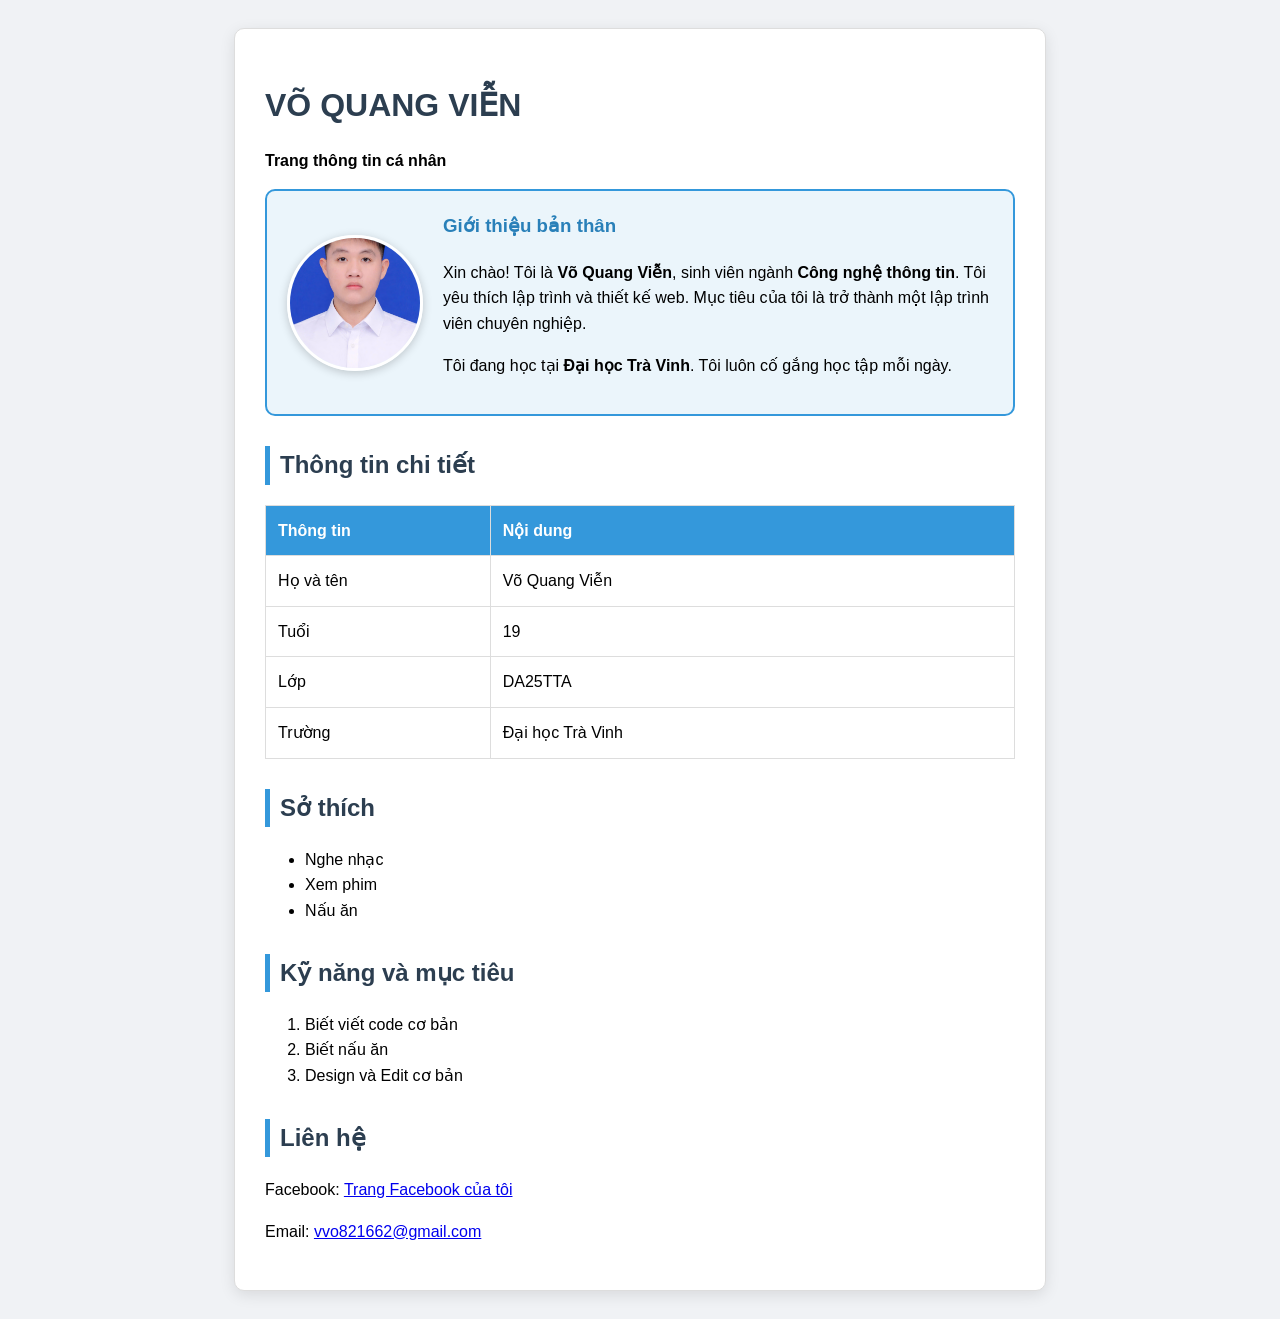
==== html/page1.html @ 091f4853 "Create a project" ====
<!DOCTYPE html>
<html lang="vi">
<head>
    <meta charset="UTF-8">
    <title>Trang cá nhân của Võ Quang Viễn</title>
    <style>
        body {
            font-family: 'Segoe UI', Arial, sans-serif; 
            background-color: #f0f2f5;      
            padding: 20px;
            line-height: 1.6;
        }

        .container {
            background-color: white;        
            max-width: 750px;               
            margin: auto;                   
            padding: 30px;
            border: 1px solid #ddd;
            border-radius: 10px; /* Bo góc tròn hơn cho hiện đại */
            box-shadow: 0 4px 15px rgba(0,0,0,0.1); /* Thêm đổ bóng nhẹ cho đẹp */
        }

        h1 {
            color: #2c3e50;
            margin-bottom: 5px;
        }

        /* KHUNG GIỚI THIỆU CÓ AVATAR */
        .intro-box {
            border: 2px solid #3498db;     
            padding: 20px;
            margin-top: 15px;
            border-radius: 10px;
            background-color: #ebf5fb;     
            display: flex; 
            align-items: center; 
            gap: 20px; 
        }

        .avatar {
            width: 130px;
            height: 130px;
            border-radius: 50%; 
            border: 3px solid white;
            box-shadow: 0 2px 10px rgba(0,0,0,0.2);
            object-fit: cover;
        }

        .intro-text {
            flex: 1;
        }

        .intro-text h3 {
            margin-top: 0;
            color: #2980b9;
        }

        table {
            width: 100%;
            border-collapse: collapse;      
            margin-top: 15px;
        }

        th, td {
            border: 1px solid #ddd;
            padding: 12px;
            text-align: left;
        }

        th {
            background-color: #3498db;      
            color: white;               
        }

        h2 {
            color: #2c3e50;
            border-left: 5px solid #3498db; 
            padding-left: 10px;
            margin-top: 30px;
        }
    </style>
</head>
<body>

<div class="container">
    <h1>VÕ QUANG VIỄN</h1>
    <p><b>Trang thông tin cá nhân</b></p>

    <div class="intro-box">
        <img src="../assets/images/quangvien.png" alt="Avatar của Viễn" class="avatar">
        
        <div class="intro-text">
            <h3>Giới thiệu bản thân</h3>
            <p>Xin chào! Tôi là <b>Võ Quang Viễn</b>, sinh viên ngành <b>Công nghệ thông tin</b>. Tôi yêu thích lập trình và thiết kế web. Mục tiêu của tôi là trở thành một lập trình viên chuyên nghiệp.</p>
            <p>Tôi đang học tại <b>Đại học Trà Vinh</b>. Tôi luôn cố gắng học tập mỗi ngày.</p>
        </div>
    </div>

    <h2>Thông tin chi tiết</h2>
    <table>
        <tr>
            <th style="width: 30%;">Thông tin</th>
            <th>Nội dung</th>
        </tr>
        <tr>
            <td>Họ và tên</td>
            <td>Võ Quang Viễn</td>
        </tr>
        <tr>
            <td>Tuổi</td>
            <td>19</td>
        </tr>
        <tr>
            <td>Lớp</td>
            <td>DA25TTA</td>
        </tr>
        <tr>
            <td>Trường</td>
            <td>Đại học Trà Vinh</td>
        </tr>
    </table>

    <h2>Sở thích</h2>
    <ul>
        <li>Nghe nhạc</li>
        <li>Xem phim</li>
        <li>Nấu ăn</li>
    </ul>

    <h2>Kỹ năng và mục tiêu</h2>
    <ol>
        <li>Biết viết code cơ bản</li>
        <li>Biết nấu ăn</li>
        <li>Design và Edit cơ bản</li>
    </ol>

    <h2>Liên hệ</h2>
    <p class="contact-link">Facebook: <a href="https://www.facebook.com/kaedakazuha456" target="_blank">Trang Facebook của tôi</a></p>
    <p class="contact-link">Email: <a href="mailto:vvo821662@gmail.com">vvo821662@gmail.com</a></p>
</div>

</body>
</html>
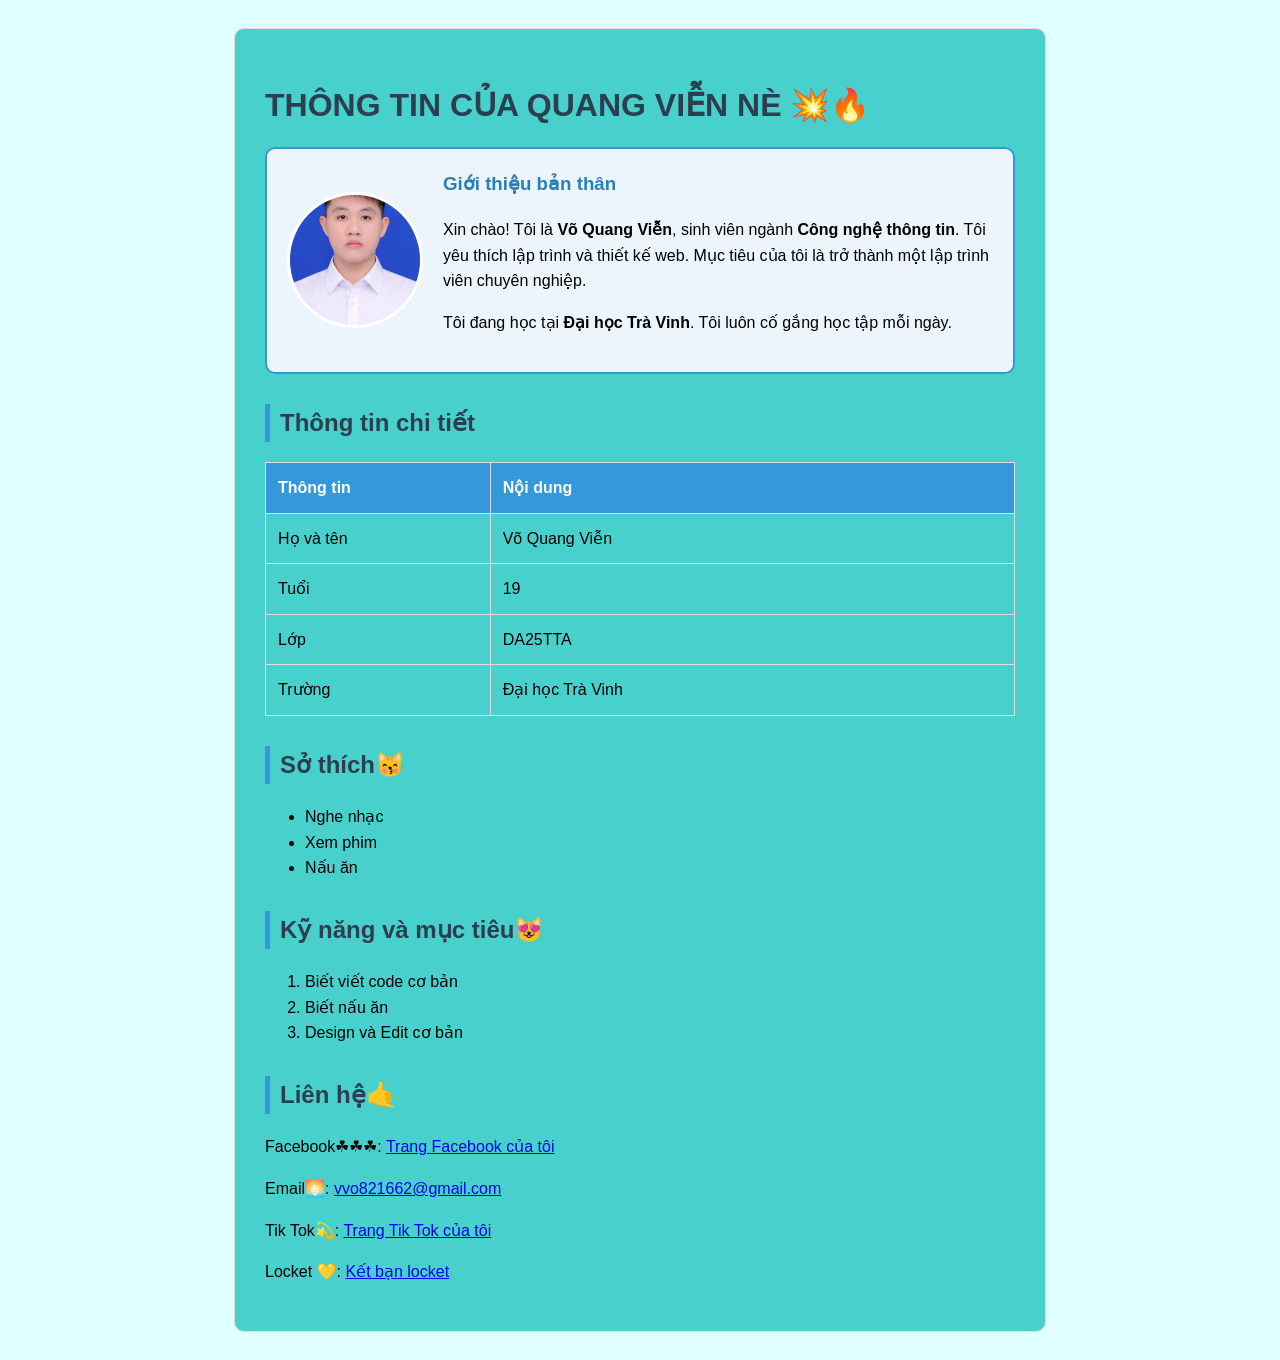
==== commit d308a26f: "Create a project structure" ====
--- a/html/page1.html
+++ b/html/page1.html
@@ -3,100 +3,20 @@
 <head>
     <meta charset="UTF-8">
     <title>Trang cá nhân của Võ Quang Viễn</title>
-    <style>
-        body {
-            font-family: 'Segoe UI', Arial, sans-serif; 
-            background-color: #f0f2f5;      
-            padding: 20px;
-            line-height: 1.6;
-        }
-
-        .container {
-            background-color: white;        
-            max-width: 750px;               
-            margin: auto;                   
-            padding: 30px;
-            border: 1px solid #ddd;
-            border-radius: 10px; /* Bo góc tròn hơn cho hiện đại */
-            box-shadow: 0 4px 15px rgba(0,0,0,0.1); /* Thêm đổ bóng nhẹ cho đẹp */
-        }
-
-        h1 {
-            color: #2c3e50;
-            margin-bottom: 5px;
-        }
-
-        /* KHUNG GIỚI THIỆU CÓ AVATAR */
-        .intro-box {
-            border: 2px solid #3498db;     
-            padding: 20px;
-            margin-top: 15px;
-            border-radius: 10px;
-            background-color: #ebf5fb;     
-            display: flex; 
-            align-items: center; 
-            gap: 20px; 
-        }
-
-        .avatar {
-            width: 130px;
-            height: 130px;
-            border-radius: 50%; 
-            border: 3px solid white;
-            box-shadow: 0 2px 10px rgba(0,0,0,0.2);
-            object-fit: cover;
-        }
-
-        .intro-text {
-            flex: 1;
-        }
-
-        .intro-text h3 {
-            margin-top: 0;
-            color: #2980b9;
-        }
-
-        table {
-            width: 100%;
-            border-collapse: collapse;      
-            margin-top: 15px;
-        }
-
-        th, td {
-            border: 1px solid #ddd;
-            padding: 12px;
-            text-align: left;
-        }
-
-        th {
-            background-color: #3498db;      
-            color: white;               
-        }
-
-        h2 {
-            color: #2c3e50;
-            border-left: 5px solid #3498db; 
-            padding-left: 10px;
-            margin-top: 30px;
-        }
-    </style>
+    <link rel="stylesheet" href="../css/style.css">
 </head>
 <body>
-
+</div>
 <div class="container">
-    <h1>VÕ QUANG VIỄN</h1>
-    <p><b>Trang thông tin cá nhân</b></p>
-
+    <h1>THÔNG TIN CỦA QUANG VIỄN NÈ 💥🔥</h1>
     <div class="intro-box">
         <img src="../assets/images/quangvien.png" alt="Avatar của Viễn" class="avatar">
-        
         <div class="intro-text">
             <h3>Giới thiệu bản thân</h3>
             <p>Xin chào! Tôi là <b>Võ Quang Viễn</b>, sinh viên ngành <b>Công nghệ thông tin</b>. Tôi yêu thích lập trình và thiết kế web. Mục tiêu của tôi là trở thành một lập trình viên chuyên nghiệp.</p>
             <p>Tôi đang học tại <b>Đại học Trà Vinh</b>. Tôi luôn cố gắng học tập mỗi ngày.</p>
         </div>
     </div>
-
     <h2>Thông tin chi tiết</h2>
     <table>
         <tr>
@@ -120,25 +40,23 @@
             <td>Đại học Trà Vinh</td>
         </tr>
     </table>
-
-    <h2>Sở thích</h2>
+    <h2>Sở thích😽</h2>
     <ul>
         <li>Nghe nhạc</li>
         <li>Xem phim</li>
         <li>Nấu ăn</li>
     </ul>
-
-    <h2>Kỹ năng và mục tiêu</h2>
+    <h2>Kỹ năng và mục tiêu😻</h2>
     <ol>
         <li>Biết viết code cơ bản</li>
         <li>Biết nấu ăn</li>
         <li>Design và Edit cơ bản</li>
     </ol>
-
-    <h2>Liên hệ</h2>
-    <p class="contact-link">Facebook: <a href="https://www.facebook.com/kaedakazuha456" target="_blank">Trang Facebook của tôi</a></p>
-    <p class="contact-link">Email: <a href="mailto:vvo821662@gmail.com">vvo821662@gmail.com</a></p>
+    <h2>Liên hệ🤙</h2>
+    <p class="contact-link">Facebook☘☘☘: <a href="https://www.facebook.com/kaedakazuha456" target="_blank">Trang Facebook của tôi</a></p>
+    <p class="contact-link">Email🌅: <a href="mailto:vvo821662@gmail.com">vvo821662@gmail.com</a></p>
+    <p class="contact-link">Tik Tok💫: <a href="https://www.tiktok.com/@quaen_207" target="_blank">Trang Tik Tok của tôi</a></p>
+    <p class="contact-link">Locket 💛:  <a href="https://locket.camera/links/cJDwR6JHyanBzmfZ6" target="_blank">Kết bạn locket</a></p>
 </div>
-
 </body>
 </html>
--- a/css/style.css
+++ b/css/style.css
@@ -0,0 +1,74 @@
+
+         body {
+            font-family: 'Segoe UI', Arial, sans-serif; 
+            background-color: LightCyan;      
+            padding: 20px;
+            line-height: 1.6;
+        }
+
+        .container {
+            background-color: MediumTurquoise;        
+            max-width: 750px;               
+            margin: auto;                   
+            padding: 30px;
+            border: 1px solid #ddd;
+            border-radius: 10px; 
+        }
+
+        h1 {
+            color: #2c3e50;
+            margin-bottom: 5px;
+        }
+
+        /* KHUNG GIỚI THIỆU CÓ AVATAR */
+        .intro-box {
+            border: 2px solid #3498db;     
+            padding: 20px;
+            margin-top: 15px;
+            border-radius: 10px;
+            background-color: #ebf5fb;     
+            display: flex; 
+            align-items: center; 
+            gap: 20px; 
+        }
+
+        .avatar {
+            width: 130px;
+            height: 130px;
+            border-radius: 50%; 
+            border: 3px solid white;
+            object-fit: cover;
+        }
+
+        .intro-text {
+            flex: 1;
+        }
+
+        .intro-text h3 {
+            margin-top: 0;
+            color: #2980b9;
+        }
+
+        table {
+            width: 100%;
+            border-collapse: collapse;      
+            margin-top: 15px;
+        }
+
+        th, td {
+            border: 1px solid #ddd;
+            padding: 12px;
+            text-align: left;
+        }
+
+        th {
+            background-color: #3498db;      
+            color: white;               
+        }
+
+        h2 {
+            color: #2c3e50;
+            border-left: 5px solid #3498db; 
+            padding-left: 10px;
+            margin-top: 30px;
+        }
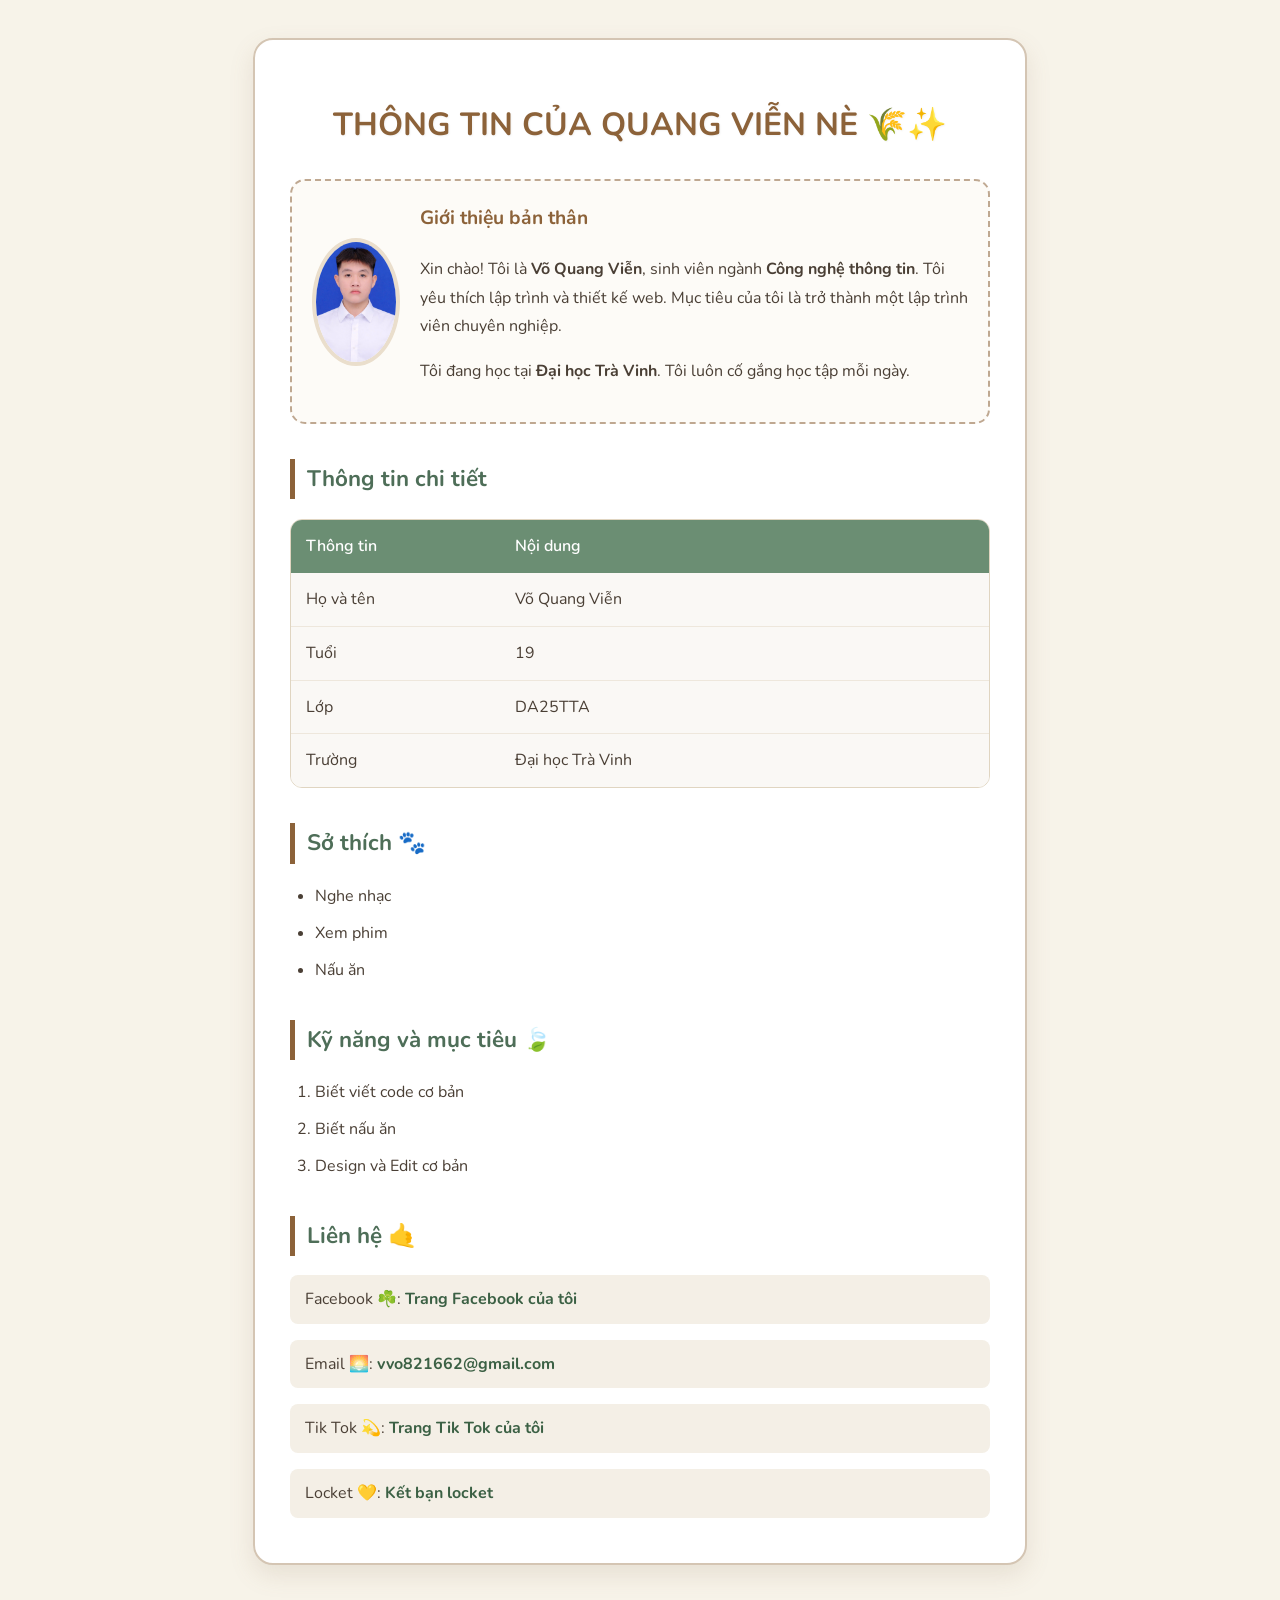
==== commit 162b6a98: "create" ====
--- a/html/page1.html
+++ b/html/page1.html
@@ -1,62 +1,102 @@
-<!DOCTYPE html>
+<!doctype html>
 <html lang="vi">
-<head>
-    <meta charset="UTF-8">
+  <head>
+    <meta charset="UTF-8" />
     <title>Trang cá nhân của Võ Quang Viễn</title>
-    <link rel="stylesheet" href="../css/style.css">
-</head>
-<body>
-</div>
-<div class="container">
-    <h1>THÔNG TIN CỦA QUANG VIỄN NÈ 💥🔥</h1>
-    <div class="intro-box">
-        <img src="../assets/images/quangvien.png" alt="Avatar của Viễn" class="avatar">
+    <link
+      href="https://fonts.googleapis.com/css2?family=Nunito:wght@400;600;700&display=swap"
+      rel="stylesheet"
+    />
+    <link rel="stylesheet" href="../css/style.css" />
+  </head>
+  <body>
+    <div class="container">
+      <h1>THÔNG TIN CỦA QUANG VIỄN NÈ 🌾✨</h1>
+
+      <div class="intro-box">
+        <img
+          src="../assets/images/quangvien.png"
+          alt="Avatar của Viễn"
+          class="avatar"
+        />
         <div class="intro-text">
-            <h3>Giới thiệu bản thân</h3>
-            <p>Xin chào! Tôi là <b>Võ Quang Viễn</b>, sinh viên ngành <b>Công nghệ thông tin</b>. Tôi yêu thích lập trình và thiết kế web. Mục tiêu của tôi là trở thành một lập trình viên chuyên nghiệp.</p>
-            <p>Tôi đang học tại <b>Đại học Trà Vinh</b>. Tôi luôn cố gắng học tập mỗi ngày.</p>
+          <h3>Giới thiệu bản thân</h3>
+          <p>
+            Xin chào! Tôi là <b>Võ Quang Viễn</b>, sinh viên ngành
+            <b>Công nghệ thông tin</b>. Tôi yêu thích lập trình và thiết kế web.
+            Mục tiêu của tôi là trở thành một lập trình viên chuyên nghiệp.
+          </p>
+          <p>
+            Tôi đang học tại <b>Đại học Trà Vinh</b>. Tôi luôn cố gắng học tập
+            mỗi ngày.
+          </p>
         </div>
-    </div>
-    <h2>Thông tin chi tiết</h2>
-    <table>
+      </div>
+
+      <h2>Thông tin chi tiết</h2>
+      <table>
         <tr>
-            <th style="width: 30%;">Thông tin</th>
-            <th>Nội dung</th>
+          <th style="width: 30%">Thông tin</th>
+          <th>Nội dung</th>
         </tr>
         <tr>
-            <td>Họ và tên</td>
-            <td>Võ Quang Viễn</td>
+          <td>Họ và tên</td>
+          <td>Võ Quang Viễn</td>
         </tr>
         <tr>
-            <td>Tuổi</td>
-            <td>19</td>
+          <td>Tuổi</td>
+          <td>19</td>
         </tr>
         <tr>
-            <td>Lớp</td>
-            <td>DA25TTA</td>
+          <td>Lớp</td>
+          <td>DA25TTA</td>
         </tr>
         <tr>
-            <td>Trường</td>
-            <td>Đại học Trà Vinh</td>
+          <td>Trường</td>
+          <td>Đại học Trà Vinh</td>
         </tr>
-    </table>
-    <h2>Sở thích😽</h2>
-    <ul>
+      </table>
+
+      <h2>Sở thích 🐾</h2>
+      <ul>
         <li>Nghe nhạc</li>
         <li>Xem phim</li>
         <li>Nấu ăn</li>
-    </ul>
-    <h2>Kỹ năng và mục tiêu😻</h2>
-    <ol>
+      </ul>
+
+      <h2>Kỹ năng và mục tiêu 🍃</h2>
+      <ol>
         <li>Biết viết code cơ bản</li>
         <li>Biết nấu ăn</li>
         <li>Design và Edit cơ bản</li>
-    </ol>
-    <h2>Liên hệ🤙</h2>
-    <p class="contact-link">Facebook☘☘☘: <a href="https://www.facebook.com/kaedakazuha456" target="_blank">Trang Facebook của tôi</a></p>
-    <p class="contact-link">Email🌅: <a href="mailto:vvo821662@gmail.com">vvo821662@gmail.com</a></p>
-    <p class="contact-link">Tik Tok💫: <a href="https://www.tiktok.com/@quaen_207" target="_blank">Trang Tik Tok của tôi</a></p>
-    <p class="contact-link">Locket 💛:  <a href="https://locket.camera/links/cJDwR6JHyanBzmfZ6" target="_blank">Kết bạn locket</a></p>
-</div>
-</body>
-</html>+      </ol>
+
+      <h2>Liên hệ 🤙</h2>
+      <div class="contact-grid">
+        <p class="contact-link">
+          Facebook ☘️:
+          <a href="https://www.facebook.com/kaedakazuha456" target="_blank"
+            >Trang Facebook của tôi</a
+          >
+        </p>
+        <p class="contact-link">
+          Email 🌅: <a href="mailto:vvo821662@gmail.com">vvo821662@gmail.com</a>
+        </p>
+        <p class="contact-link">
+          Tik Tok 💫:
+          <a href="https://www.tiktok.com/@quaen_207" target="_blank"
+            >Trang Tik Tok của tôi</a
+          >
+        </p>
+        <p class="contact-link">
+          Locket 💛:
+          <a
+            href="https://locket.camera/links/cJDwR6JHyanBzmfZ6"
+            target="_blank"
+            >Kết bạn locket</a
+          >
+        </p>
+      </div>
+    </div>
+  </body>
+</html>
--- a/css/style.css
+++ b/css/style.css
@@ -1,74 +1,126 @@
+body {
+  font-family: "Nunito", "Segoe UI", sans-serif;
+  background-color: #f7f3e9;
+  color: #4a3f35;
+  padding: 30px 20px;
+  line-height: 1.8;
+}
 
-         body {
-            font-family: 'Segoe UI', Arial, sans-serif; 
-            background-color: LightCyan;      
-            padding: 20px;
-            line-height: 1.6;
-        }
+.container {
+  background-color: #ffffff;
+  max-width: 700px;
+  margin: auto;
+  padding: 35px;
+  border: 2px solid #d4c5b3;
+  border-radius: 20px;
+  box-shadow: 0 10px 25px rgba(139, 115, 85, 0.15);
+}
 
-        .container {
-            background-color: MediumTurquoise;        
-            max-width: 750px;               
-            margin: auto;                   
-            padding: 30px;
-            border: 1px solid #ddd;
-            border-radius: 10px; 
-        }
+h1 {
+  color: #8c6239;
+  text-align: center;
+  font-size: 2rem;
+  margin-bottom: 25px;
+  text-shadow: 1px 1px 2px rgba(0, 0, 0, 0.05);
+}
 
-        h1 {
-            color: #2c3e50;
-            margin-bottom: 5px;
-        }
+h2 {
+  color: #4e6e58;
+  border-left: 5px solid #8c6239;
+  padding-left: 12px;
+  margin-top: 35px;
+  font-size: 1.4rem;
+}
 
-        /* KHUNG GIỚI THIỆU CÓ AVATAR */
-        .intro-box {
-            border: 2px solid #3498db;     
-            padding: 20px;
-            margin-top: 15px;
-            border-radius: 10px;
-            background-color: #ebf5fb;     
-            display: flex; 
-            align-items: center; 
-            gap: 20px; 
-        }
+.intro-box {
+  border: 2px dashed #bfa891;
+  padding: 20px;
+  margin-top: 20px;
+  border-radius: 15px;
+  background-color: #fdfbf7;
+  display: flex;
+  align-items: center;
+  gap: 20px;
+}
 
-        .avatar {
-            width: 130px;
-            height: 130px;
-            border-radius: 50%; 
-            border: 3px solid white;
-            object-fit: cover;
-        }
+.avatar {
+  width: 120px;
+  height: 120px;
+  border-radius: 50%;
+  border: 4px solid #eadecc;
+  object-fit: cover;
+}
 
-        .intro-text {
-            flex: 1;
-        }
+.intro-text flex {
+  flex: 1;
+}
 
-        .intro-text h3 {
-            margin-top: 0;
-            color: #2980b9;
-        }
+.intro-text h3 {
+  margin-top: 0;
+  color: #8c6239;
+  font-size: 1.2rem;
+}
 
-        table {
-            width: 100%;
-            border-collapse: collapse;      
-            margin-top: 15px;
-        }
+table {
+  width: 100%;
+  border-collapse: separate;
+  border-spacing: 0;
+  margin-top: 20px;
+  border-radius: 12px;
+  overflow: hidden;
+  border: 1px solid #e0d5c1;
+}
 
-        th, td {
-            border: 1px solid #ddd;
-            padding: 12px;
-            text-align: left;
-        }
+th,
+td {
+  padding: 12px 15px;
+  text-align: left;
+}
 
-        th {
-            background-color: #3498db;      
-            color: white;               
-        }
+th {
+  background-color: #6b8e73;
+  color: white;
+  font-weight: 600;
+}
 
-        h2 {
-            color: #2c3e50;
-            border-left: 5px solid #3498db; 
-            padding-left: 10px;
-            margin-top: 30px;
-        }+td {
+  background-color: #faf8f5;
+  border-bottom: 1px solid #eee7dc;
+}
+
+tr:last-child td {
+  border-bottom: none;
+}
+
+ul,
+ol {
+  padding-left: 25px;
+  margin-top: 10px;
+}
+
+li {
+  margin-bottom: 8px;
+}
+
+.contact-grid {
+  margin-top: 15px;
+}
+
+.contact-link {
+  background: #f4efe6;
+  padding: 10px 15px;
+  border-radius: 8px;
+  margin-bottom: 10px;
+}
+
+.contact-link a {
+  color: #3b6044;
+  text-decoration: none;
+  font-weight: bold;
+  transition: color 0.2s;
+}
+
+.contact-link a:hover {
+  color: #8c6239;
+  text-decoration: underline;
+}
